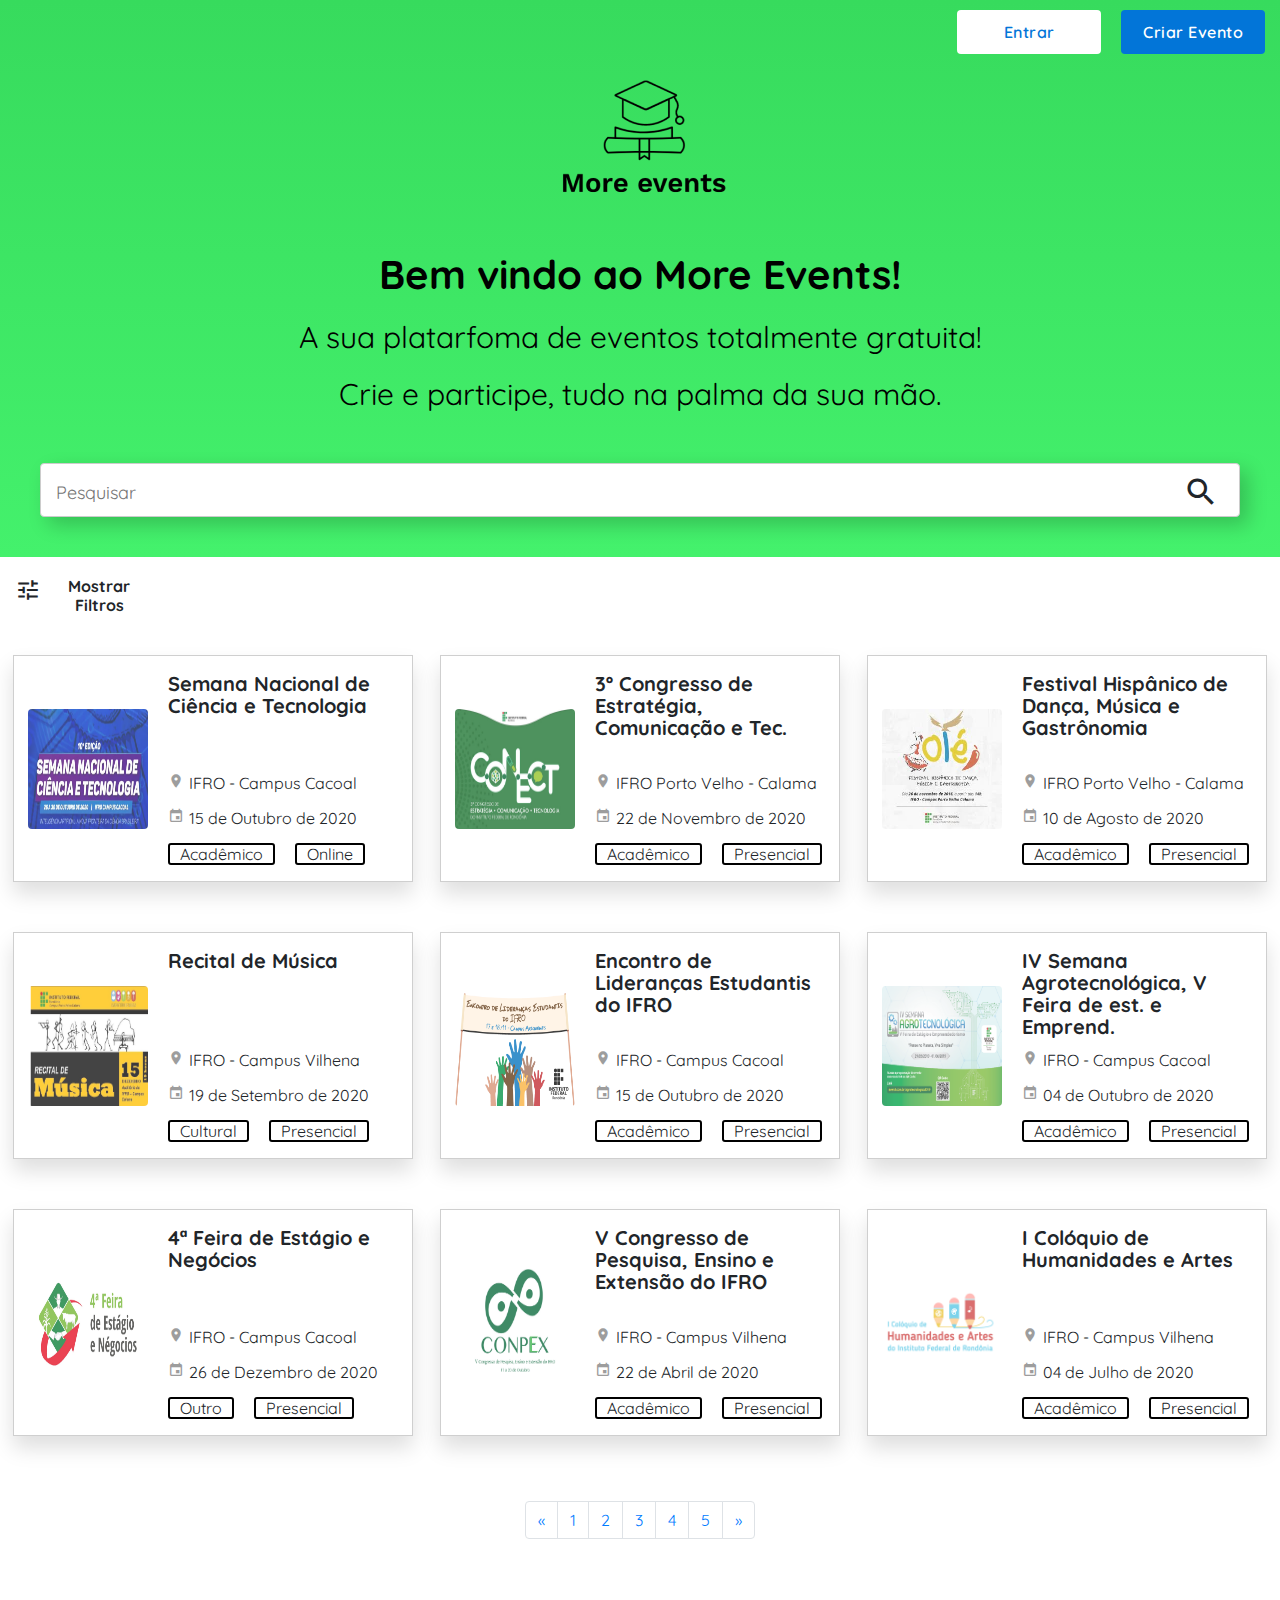
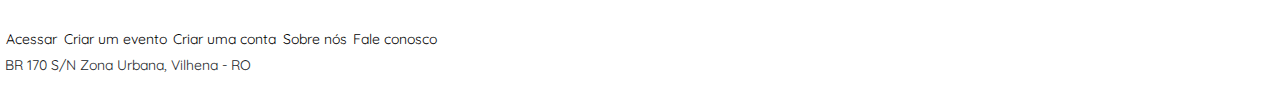
==== index.html @ 9ab02e2d "pagina inicial" ====
<!DOCTYPE html>
<html lang="pt-br">

<head>
    <meta charset="utf-8">
    <title>[MoreEvents] Página Inicial</title>
    <link href='https://fonts.googleapis.com/css?family=Quicksand' rel='stylesheet'>
    <link rel="stylesheet" href="https://maxcdn.bootstrapcdn.com/bootstrap/4.0.0/css/bootstrap.min.css"
        integrity="sha384-Gn5384xqQ1aoWXA+058RXPxPg6fy4IWvTNh0E263XmFcJlSAwiGgFAW/dAiS6JXm" crossorigin="anonymous">
    <link rel="stylesheet" href="css/estilo.css">
</head>


<body>
    <div class="containerCabecalho">
        <header class="cabecalho">
            <div class="containerYD">
                <div class="botoes ">
                    <a href="#" class="botao clicavel" style="background-color: #ffffff; color: #0275D8;">Entrar</a>
                    <a href="#" class="botao clicavel">Criar Evento</a>
                </div>
                <h1 class="logo">
                    <div>
                        <img src="imagem/moreevents.png" alt=" logo do site" class="clicavel">
                    </div>
                </h1>
                <h2 class="titulo1">
                    Bem vindo ao More Events!
                </h2>
                <h3 class="titulo2">
                    A sua platarfoma de eventos totalmente gratuita!
                </h3>
                <h3 class="titulo2">
                    Crie e participe, tudo na palma da sua mão.
                </h3>
                <div class="divBusca">
                    <input type="text" class="txtBusca" placeholder="Pesquisar"/>
                    <i class="material-icons clicavel btnBusca">search</i>
                </div>
            </div>
    </div>
    </header>
    <div class="containerYD">
        <div class="filtro clicavel">
            <i id="btnFiltro" class="material-icons">tune</i>
            <h6 class="txtFiltro">Mostrar Filtros</h6>
        </div>
    </div>
    <section class="eventos containerYD">
        <div class="eventosHover">
            <div class="conteudo">
                <img src="imagem/semanaNacionalDeCT.png" class="imagemEvento" />
                <div>
                    <p class="tituloCard">Semana Nacional de Ciência e Tecnologia</p>
                    <p class="infoCard"><i id="icon" class="material-icons">place</i>IFRO - Campus Cacoal</p>
                    <p class="infoCard"><i id="icon" class="material-icons">event</i>15 de Outubro de 2020</p>
                    <div class="conteudo tagMiddle">
                        <p class="tag">Acadêmico</p>
                        <p class="tag">Online</p>
                    </div>
                </div>
            </div>
        </div>
        <div class="eventosHover">
            <div class="conteudo">
                <img src="imagem/connect.jpg" class="imagemEvento" />
                <div>
                    <p class="tituloCard">3º Congresso de Estratégia, Comunicação e Tec.</p>
                    <p class="infoCard"><i id="icon" class="material-icons">place</i>IFRO Porto Velho - Calama</p>
                    <p class="infoCard"><i id="icon" class="material-icons">event</i>22 de Novembro de 2020</p>
                    <div class="conteudo tagMiddle">
                        <p class="tag">Acadêmico</p>
                        <p class="tag">Presencial</p>
                    </div>
                </div>
            </div>
        </div>
        <div class="eventosHover">
            <div class="conteudo">
                <img src="imagem/ole.jpg" class="imagemEvento" />
                <div>
                    <p class="tituloCard">Festival Hispânico de Dança, Música e Gastrônomia</p>
                    <p class="infoCard"><i id="icon" class="material-icons">place</i>IFRO Porto Velho - Calama</p>
                    <p class="infoCard"><i id="icon" class="material-icons">event</i>10 de Agosto de 2020</p>
                    <div class="conteudo tagMiddle">
                        <p class="tag">Acadêmico</p>
                        <p class="tag">Presencial</p>
                    </div>
                </div>
            </div>
        </div>
        <div class="eventosHover">
            <div class="conteudo">
                <img src="imagem/recital.png" class="imagemEvento" />
                <div>
                    <p class="tituloCard">Recital de Música</p>
                    <p class="infoCard"><i id="icon" class="material-icons">place</i>IFRO - Campus Vilhena</p>
                    <p class="infoCard"><i id="icon" class="material-icons">event</i>19 de Setembro de 2020</p>
                    <div class="conteudo tagMiddle">
                        <p class="tag">Cultural</p>
                        <p class="tag">Presencial</p>
                    </div>
                </div>
            </div>
        </div>
        <div class="eventosHover">
            <div class="conteudo">
                <img src="imagem/lideres.png" class="imagemEvento" />
                <div>
                    <p class="tituloCard">Encontro de Lideranças Estudantis do IFRO</p>
                    <p class="infoCard"><i id="icon" class="material-icons">place</i>IFRO - Campus Cacoal</p>
                    <p class="infoCard"><i id="icon" class="material-icons">event</i>15 de Outubro de 2020</p>
                    <div class="conteudo tagMiddle">
                        <p class="tag">Acadêmico</p>
                        <p class="tag">Presencial</p>
                    </div>
                </div>
            </div>
        </div>
        <div class="eventosHover">
            <div class="conteudo">
                <img src="imagem/agro.png" class="imagemEvento" />
                <div>
                    <p class="tituloCard">IV Semana Agrotecnológica, V Feira de est. e Emprend.</p>
                    <p class="infoCard"><i id="icon" class="material-icons">place</i>IFRO - Campus Cacoal</p>
                    <p class="infoCard"><i id="icon" class="material-icons">event</i>04 de Outubro de 2020</p>
                    <div class="conteudo tagMiddle">
                        <p class="tag">Acadêmico</p>
                        <p class="tag">Presencial</p>
                    </div>
                </div>
            </div>
        </div>
        <div class="eventosHover">
            <div class="conteudo">
                <img src="imagem/FeiraEstagio.jpg" class="imagemEvento" />
                <div>
                    <p class="tituloCard">4ª Feira de Estágio e Negócios</p>
                    <p class="infoCard"><i id="icon" class="material-icons">place</i>IFRO - Campus Cacoal</p>
                    <p class="infoCard"><i id="icon" class="material-icons">event</i>26 de Dezembro de 2020</p>
                    <div class="conteudo tagMiddle">
                        <p class="tag">Outro</p>
                        <p class="tag">Presencial</p>
                    </div>
                </div>
            </div>
        </div>
        <div class="eventosHover">
            <div class="conteudo">
                <img src="imagem/conpex.jpg" class="imagemEvento" />
                <div>
                    <p class="tituloCard">V Congresso de Pesquisa, Ensino e Extensão do IFRO</p>
                    <p class="infoCard"><i id="icon" class="material-icons">place</i>IFRO - Campus Vilhena</p>
                    <p class="infoCard"><i id="icon" class="material-icons">event</i>22 de Abril de 2020</p>
                    <div class="conteudo tagMiddle">
                        <p class="tag">Acadêmico</p>
                        <p class="tag">Presencial</p>
                    </div>
                </div>
            </div>
        </div>
        <div class="eventosHover">
            <div class="conteudo">
                <img src="imagem/humanidadesArtes.png" class="imagemEvento" />
                <div>
                    <p class="tituloCard">I Colóquio de Humanidades e Artes</p>
                    <p class="infoCard"><i id="icon" class="material-icons">place</i>IFRO - Campus Vilhena</p>
                    <p class="infoCard"><i id="icon" class="material-icons">event</i>04 de Julho de 2020</p>
                    <div class="conteudo tagMiddle">
                        <p class="tag">Acadêmico</p>
                        <p class="tag">Presencial</p>
                    </div>
                </div>
            </div>
        </div>
    </section>
    <nav style="margin-top: 40px;" class="containerYD">
        <ul class="pagination justify-content-center">
            <li class="page-item">
                <a class="page-link" href="#" aria-label="Anterior">
                    <span aria-hidden="true">&laquo;</span>
                    <span class="sr-only">Anterior</span>
                </a>
            </li>
            <li class="page-item"><a class="page-link" href="#">1</a></li>
            <li class="page-item"><a class="page-link" href="#">2</a></li>
            <li class="page-item"><a class="page-link" href="#">3</a></li>
            <li class="page-item"><a class="page-link" href="#">4</a></li>
            <li class="page-item"><a class="page-link" href="#">5</a></li>
            <li class="page-item">
                <a class="page-link" href="#" aria-label="Próximo">
                    <span aria-hidden="true">&raquo;</span>
                    <span class="sr-only">Próximo</span>
                </a>
            </li>
        </ul>
    </nav>
    <footer class="menu containerYD">
        <ul>
            <li><a href="index.html">Acessar</a></li>
            <li><a href="#">Criar um evento</a></li>
            <li><a href="#">Criar uma conta</a></li>
            <li><a href="#">Sobre nós</a></li>
            <li><a href="#">Fale conosco</a></li>
        </ul>
        <ul>
            <li>BR 170 S/N Zona Urbana, Vilhena - RO</li>
        </ul>
    </footer>
</body>

</html>
---- css/estilo.css ----
@import url(https://fonts.googleapis.com/css?family=Material+Icons);


* {
    margin: 0;
    padding: 0;
    font-family: Quicksand;

}

.containerCabecalho{
    max-width: 3840px;
    height: auto;
    margin: 0 auto;

}

.containerYD{
    max-width: 1280px;
    height: auto;
    margin: 0 auto;

}

.clicavel:hover{
    cursor: pointer;
}

.botoes{
    display: flex;
    left: auto;
    justify-content: flex-end;
    margin-right: 5px;

}

.botao:hover{
    text-decoration: none;
    color: #FFFFFF;
    font-weight: 700;
    box-shadow: 0px 3px 5px rgba(0, 0, 0, 0.3);
    
}

.botao{
    display: inline-block;
    padding: 10px 20px;
    margin: 10px;
    text-align: center;
    text-transform: none;
    text-decoration: none;
    background: #0275D8;
    color: #FFFFFF;
    border-radius: 4px;
    min-height: 42px;
    min-width: 144px;
    font-size: 16px;
    letter-spacing: +0.5px;
    font-weight: 600;

    transition-timing-function: ease-in-out;
    transition: box-shadow 0.5s;
}

.cabecalho{
    /* position: relative; */
    margin: 0;
    height:auto;
    padding-bottom: 40px;
    left: 0px;
    right: 0px;
    background: linear-gradient(180deg, #37DB5D 0%, #44F16C 100%);
}

.logo{
    /* position: relative; */
    width: auto;
    height: auto;
    text-align: center;
    left: center;
    top: 40px;
}

.titulo1{
    /* position: relative; */
    width: auto;
    height: auto;
    left: center;
    margin-top: 40px;

    font-style: normal;
    font-weight: bold;
    font-size: 40px;
    line-height: 50px;
    text-align: center;

    color: #000000;

}
.titulo2{
    /* position: relative; */
    width: auto;
    height: auto;
    left: center;
    margin-top: 20px;
    font-style: normal;
    font-weight: 400;
    font-size: 30px;
    line-height: 37px;
    text-align: center;

    color: #000000;
}

.divBusca{
    /* position: relative; */
    display: flex;
    justify-content: space-between;
    max-width: 1200px;
    height: 54px;
    left: auto;
    margin: auto;
    margin-top: 50px;
    text-align: center;
    background: #FFFFFF;
    border: 1px solid #CCCCCC;
    box-sizing: border-box;
    box-shadow: 8px 8px 20px rgba(0, 0, 0, 0.2);
    border-radius: 4px;
}

.txtBusca{
    text-align: start;
    background-color:transparent;
    padding: 28px 5px 10px 5px;
    margin-left: 10px;
    margin-right: 10px;
    font-size:18px;
    border: 0 none;
    height:36px;
    width: 90%; 
  
}
.txtBusca:hover{
    cursor: text;
}

.txtBusca:focus{
    box-shadow: 0 0 0 0;
    border: 0 none;
    outline: 0;
}

.btnBusca{
    text-align: right;
    font-size:36px;
    height:36px;
    margin-left: 10px;
    margin-right: 10px; 
    padding: 10px; 
    max-width: 10%;
}

.filtro{
    height: auto;
    max-width: 160px;
    padding: 10px 10px 10px 10px;
    margin: 10px auto 5px 5px;
    display: flex;
}


#btnFiltro{
    display: inline-block;
    font-size: 26px;
}
.txtFiltro{
    display: inline-block;
    font-family: Quicksand;
    font-style: normal;
    font-weight: bold;
    margin: auto auto auto 2px;
    left: auto;
    text-align: center;
    font-size: 16px;
}

.eventos{
    display: flex;
    flex-wrap: wrap;
    max-width: 1280px;
    margin: 0 auto;
    align-items: center;

}
.eventosHover{
    position: relative;
    width: auto;
    min-width: 400px;
    align-items: center;
    margin: auto;
    transition-timing-function: ease-in-out;
    transition: box-shadow 0.5s;
}

.conteudo{
    display: inline-flex;
    grid-template-columns: 20px;
    grid-gap: 20px;
    align-items: center;
    
}

.tituloCard{
    font-style: normal;
    font-weight: bold;
    /* background:tomato; */
    margin: 17px 14px 10px 0px;
    font-size: 20px;
    line-height: 22px;
    min-height: 90px;
    min-width: 210px;   
}

.infoCard{
    font-style: normal;
    font-weight: normal;
    margin-top: 0;
    font-size: 16px;
    line-height: 18px;
}

.eventos > div {

    flex: 1 1 400px;
    max-width: 400px;
    margin: 25px auto;

    background: #FFFFFF;
    border: 1px solid rgba(160, 160, 160, 0.5);
    box-sizing: border-box;
    box-shadow: 0px 12px 20px rgba(0, 0, 0, 0.13);

}

.tag{
    font-style: normal;
    font-weight: normal;
    font-size: 16px;
    line-height: 18px;  
    background: #FFFFFF;
    border: 2px solid #000000;
    padding: 0px 10px 0px 10px;
    border-radius: 3px;
}

.tagMiddle{
    display: flex;
}

.eventosHover:hover {
    cursor: pointer;
    box-shadow: 0px 12px 20px rgba(0, 0, 0, 0.3);
    opacity: 100%;
}

.eventosHover:hover .imagemEvento{
    opacity: 100%;
}


.imagemEvento{
    position: relative;
    margin: 15px 0px 15px 14px;
    width: 120px;
    height: 120px;
    border-radius: 4px;
    box-align: left;
    opacity: 77%;
    transition-timing-function: ease-in-out;
    transition: opacity 0.5s;
}


#icon{
    color: #9D9D9D;
    font-size: 16px;
    line-height: 16px;
    margin-right: 5px;
}

.menu{
    margin: 90px auto 30px auto;
}
.menu ul {
    font-size: 14px; 
    margin: 5px auto 5px 5px; 
}
.menu ul li {display: inline; }

.menu ul li a {
    margin: 0 auto; 
    margin-left: 0;
    text-decoration: none; 
    color: #000000;
    padding: 0.1%;
}
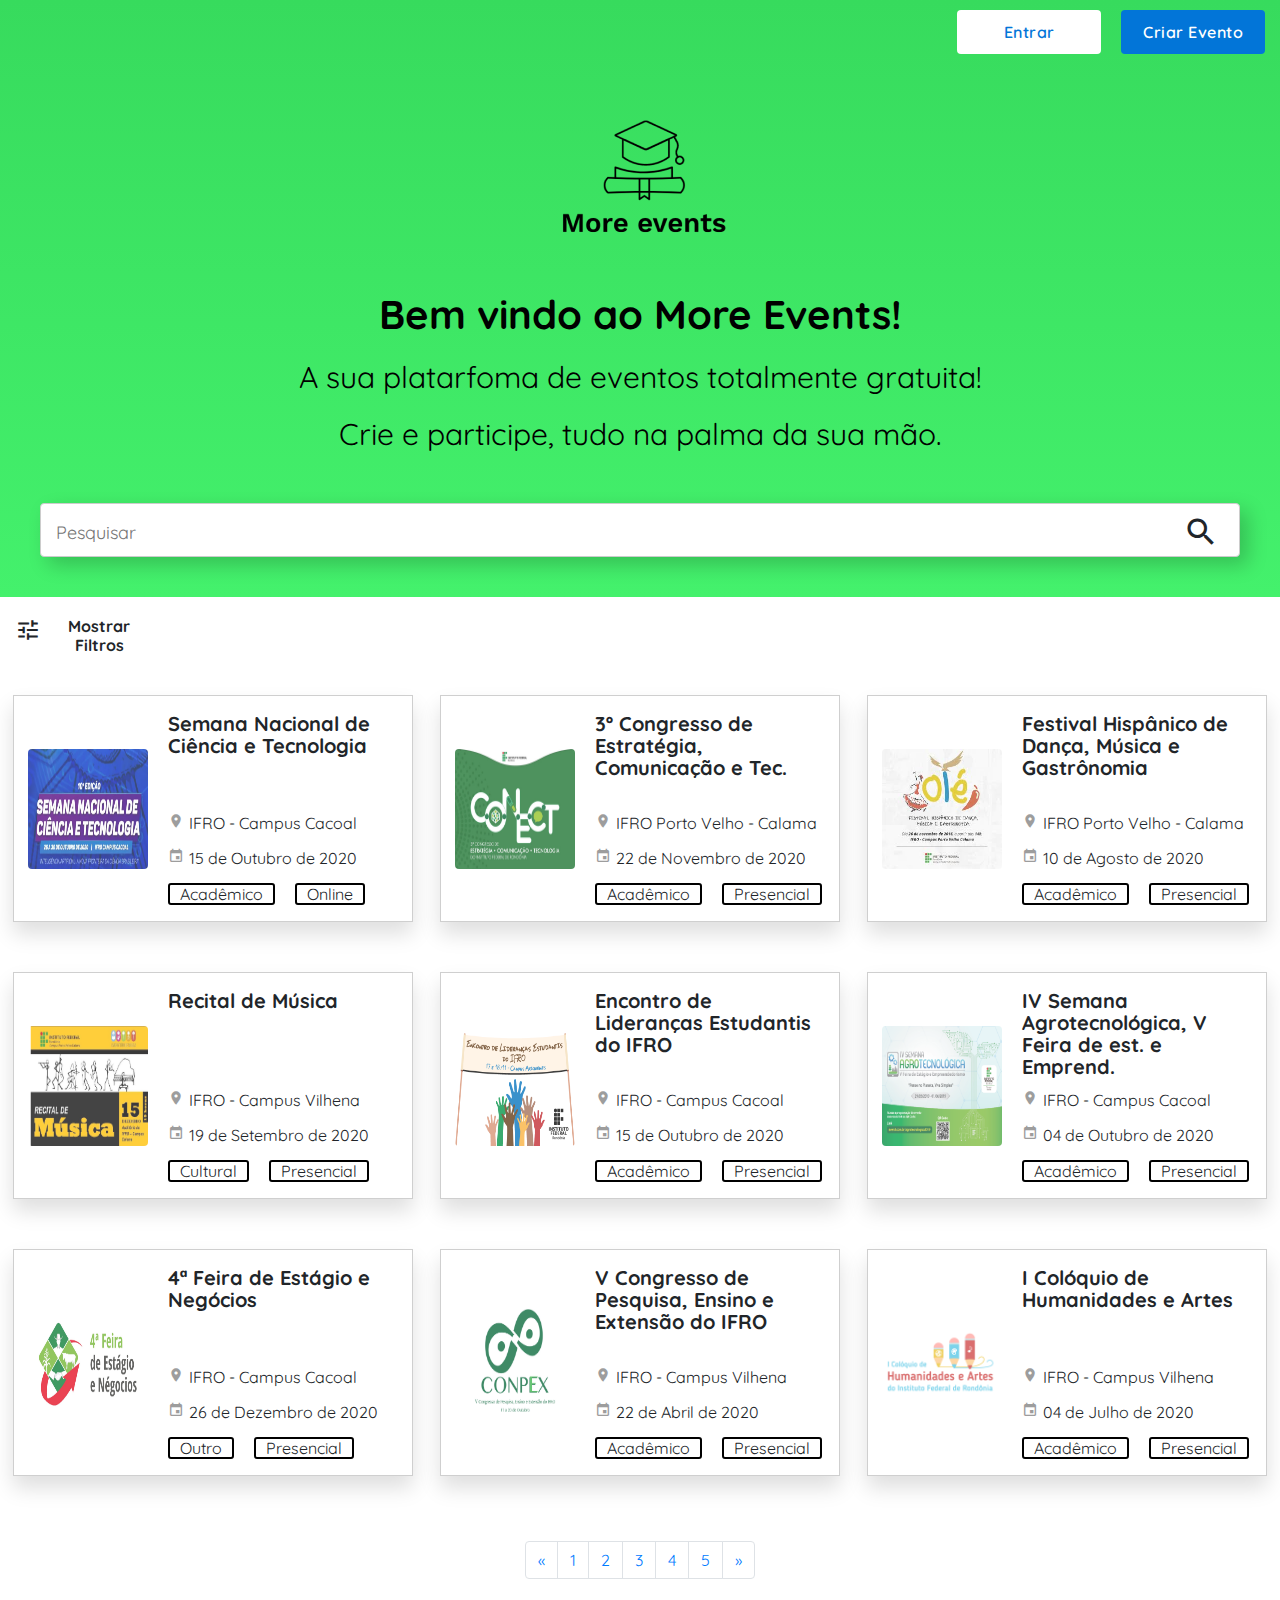
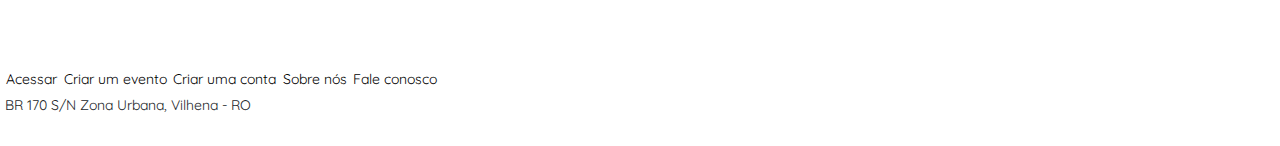
==== commit b11bbb35: "Pagina inicial finalizada e login começada" ====
--- a/index.html
+++ b/index.html
@@ -3,7 +3,7 @@
 
 <head>
     <meta charset="utf-8">
-    <title>[MoreEvents] Página Inicial</title>
+    <title>MoreEvents</title>
     <link href='https://fonts.googleapis.com/css?family=Quicksand' rel='stylesheet'>
     <link rel="stylesheet" href="https://maxcdn.bootstrapcdn.com/bootstrap/4.0.0/css/bootstrap.min.css"
         integrity="sha384-Gn5384xqQ1aoWXA+058RXPxPg6fy4IWvTNh0E263XmFcJlSAwiGgFAW/dAiS6JXm" crossorigin="anonymous">
@@ -16,12 +16,12 @@
         <header class="cabecalho">
             <div class="containerYD">
                 <div class="botoes ">
-                    <a href="#" class="botao clicavel" style="background-color: #ffffff; color: #0275D8;">Entrar</a>
+                    <a href="login.html" class="botao clicavel" style="background-color: #ffffff; color: #0275D8;">Entrar</a>
                     <a href="#" class="botao clicavel">Criar Evento</a>
                 </div>
                 <h1 class="logo">
                     <div>
-                        <img src="imagem/moreevents.png" alt=" logo do site" class="clicavel">
+                        <a href="index.html"><img src="imagem/moreevents.png" class="clicavel"></a>
                     </div>
                 </h1>
                 <h2 class="titulo1">
--- a/css/estilo.css
+++ b/css/estilo.css
@@ -77,8 +77,7 @@
     width: auto;
     height: auto;
     text-align: center;
-    left: center;
-    top: 40px;
+    padding-top: 40px;
 }
 
 .titulo1{
